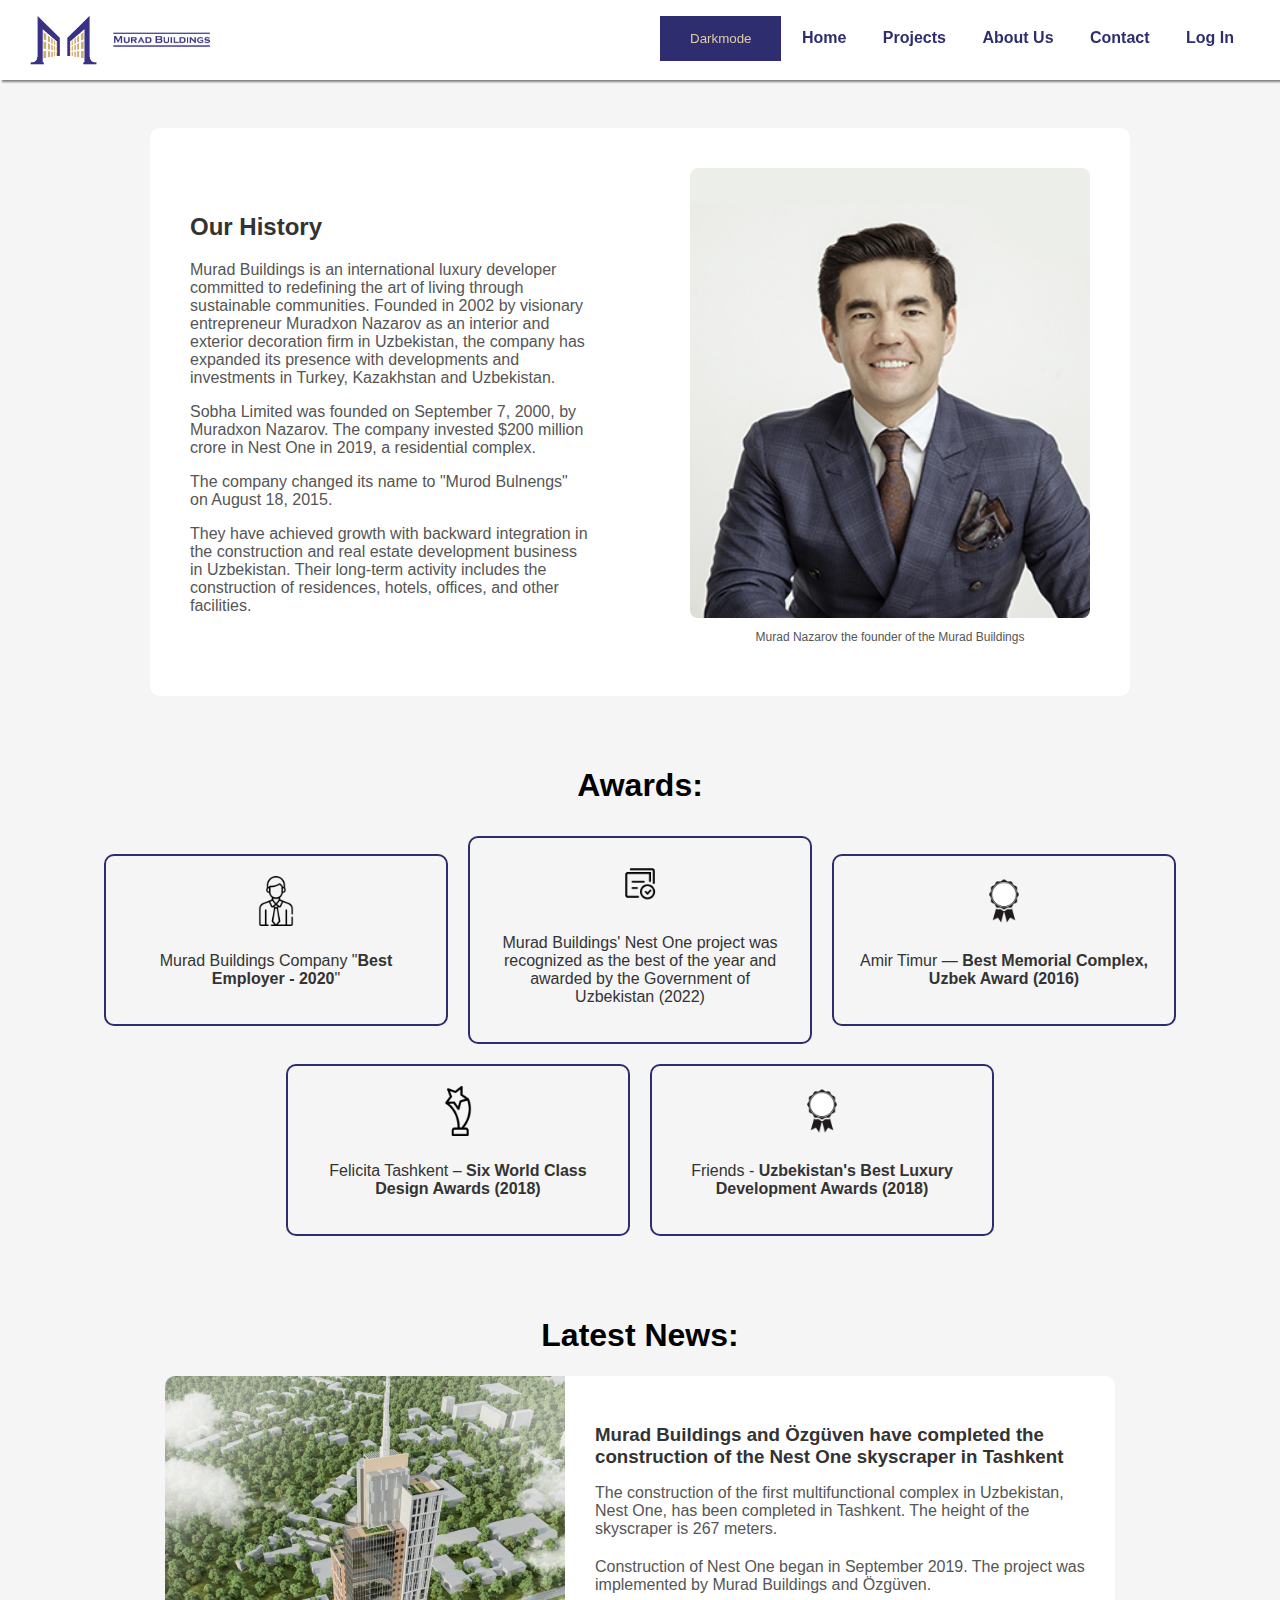
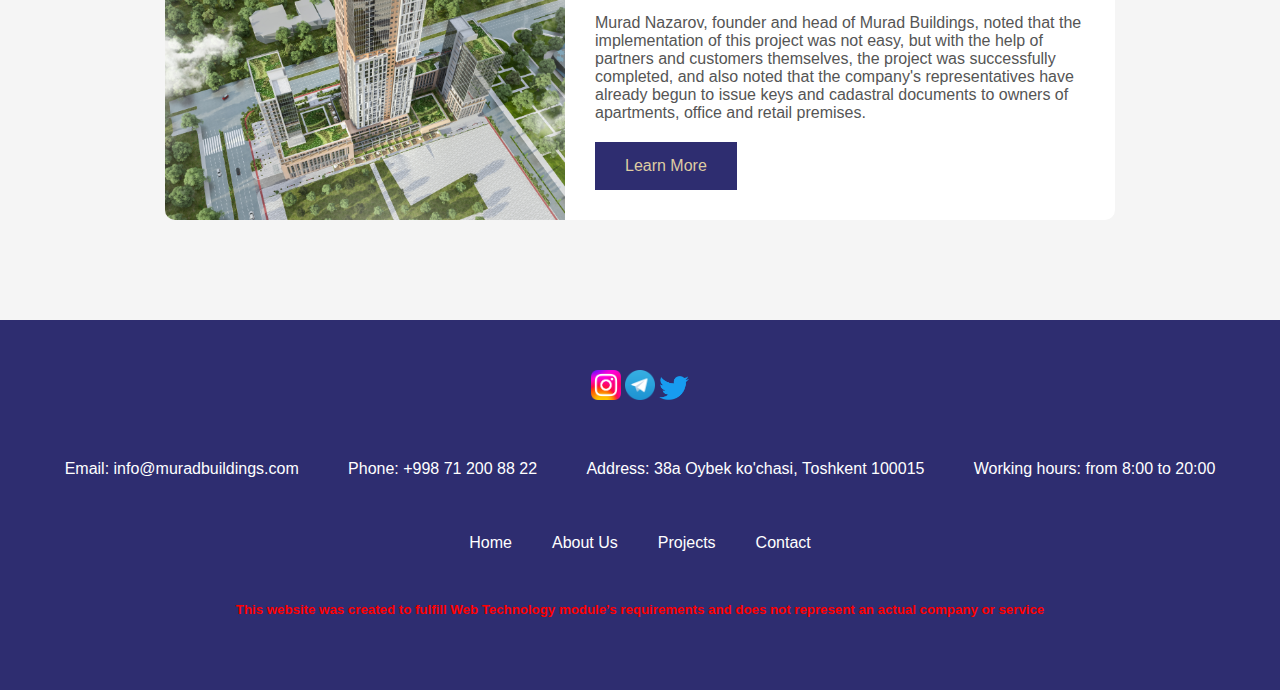
==== index.html @ 58c42346 "My Website" ====
<!DOCTYPE html>
<html lang="en">
<head>
    <meta charset="UTF-8">
    <meta name="viewport" content="width=device-width, initial-scale=1.0">
    <title>Murad Buildings.com</title>
    <link rel="stylesheet" href="style/style.css">

</head>
<body>
    
    <!-- MENU -->
    <nav>
        <div class="logo">
            <img src="assets/images/logo.PNG">
            <img src="assets/images/logo2.PNG">
        </div>
        <div class="menu">
            <script src="scripts/dark_mode_script.js"></script>
            <button id="colorButton", onclick="changeText()">Darkmode</button>
            <a href="#">Home</a>
            <a href="pages/projects.html">Projects</a>
            <a href="pages/about_us.html">About Us</a>
            <a href="pages/contact.html">Contact</a>
            <a href="pages/login_page.html", class="last_feeature">Log In</a>
        </div>
    </nav>

    <!-- SLIDER -->
    <div class="slider">
        <div class="slide fade">
            <img src="assets/images/slider1.jpg" alt="Slide 1">
            <div class="text">
                <h2>Nest One</h2>
                <p>The central and tallest tower complex consists of 51 floors and includes residential apartments, offices, restaurants, sports areas and other public spaces.</p>
                <a href="pages/projects.html" class="btn">Learn More</a>
            </div>
        </div>
        <div class="slide fade">
            <img src="assets/images/slider2.jpg" alt="Slide 2">
            <div class="text">
                <h2>Cambridge Residence</h2>
                <p>Imagining a happy life, a family that is happy and comfortable always appears before your eyes, and Cambridge Residence is the ideal place for a comfortable and safe life for your family.</p>
                <a href="pages/projects.html" class="btn">Learn More</a>
            </div>
        </div>
        <div class="slide fade">
            <img src="assets/images/slider3.jpg" alt="Slide 3">
            <div class="text">
                <h2>Felicita</h2>
                <p>is a project by the development company Murad Buildings, carried out jointly with Italian architects. Felicita translated as “happiness”, is a 6-storey complex in the style of European classicism.</p>
                <a href="pages/projects.html" class="btn">Learn More</a>
            </div>
        </div>
        
    </div>

    <!-- Here is the connection to the js file -->
    <script src="scripts/script.js"></script>

    <!-- HISTORY -->
    <div class="history">
        <div class="history-text">
            <h2>Our History</h2>
            <p>Murad Buildings is an international luxury developer committed to redefining the art of living through sustainable communities. Founded in 2002 by visionary entrepreneur Muradxon Nazarov as an interior and exterior decoration firm in Uzbekistan, the company has expanded its presence with developments and investments in Turkey, Kazakhstan and Uzbekistan.</p>
            <p>Sobha Limited was founded on September 7, 2000, by Muradxon Nazarov. The company invested $200 million crore in Nest One in 2019, a residential complex.</p>
            <p>The company changed its name to "Murod Bulnengs" on August 18, 2015.</p>
            <p>They have achieved growth with backward integration in the construction and real estate development business in Uzbekistan. Their long-term activity includes the construction of residences, hotels, offices, and other facilities.</p>
        </div>
        <div class="history-image">
            <img src="assets/images/murad.jpg">
            <p>Murad Nazarov the founder of the Murad Buildings</p>
        </div>
    </div>

    <!-- AWARDS -->
    <div class="awards-header">
        <h1>Awards:</h1>
    </div>
    <div class="awards">
        <div class="award">
            <img src="assets/images/employee_icon.png">
            <p>Murad Buildings Company "<strong>Best Employer - 2020</strong>"</p>
        </div>
    
        <div class="award">
            <img src="assets/images/project_icon.png">
            <p>Murad Buildings' Nest One project was recognized as the best of the year and awarded by the Government of Uzbekistan (2022)</p>
        </div>
    
        <div class="award">
            <img src="assets/images/award_icon.png">
            <p>Amir Timur — <strong>Best Memorial Complex, Uzbek Award (2016)</strong></p>
        </div>
    
        <div class="award">
            <img src="assets/images/award_icon2.png">
            <p>Felicita Tashkent – <strong>Six World Class Design Awards (2018)</strong></p>
        </div>
    
        <div class="award">
            <img src="assets/images/award_icon.png">
            <p>Friends - <strong>Uzbekistan's Best Luxury Development Awards (2018)</strong></p>
        </div>
    </div> 

    <!-- LATEST NEWS -->
    <div class="news-header">
        <h1>Latest News:</h1>
    </div>
    <div class="news-div">
        <div class="latest-news-container">
            <div class="news-item">
                <img class="news-image" src="assets/images/nestone.png">
                <div class="news-content">
                    <h3>Murad Buildings and Özgüven have completed the construction of the Nest One skyscraper in Tashkent</h3>
                    <p>The construction of the first multifunctional complex in Uzbekistan, Nest One, has been completed in Tashkent. The height of the skyscraper is 267 meters.</p>
                    <p>Construction of Nest One began in September 2019. The project was implemented by Murad Buildings and Özgüven.</p>
                    <p>Murad Nazarov, founder and head of Murad Buildings, noted that the implementation of this project was not easy, but with the help of partners and customers themselves, the project was successfully completed, and also noted that the company's representatives have already begun to issue keys and cadastral documents to owners of apartments, office and retail premises.</p>
                    
                    <a href="pages/latest_news.html" class="learn-more-btn">Learn More</a>
                </div>
            </div>
        </div>
    </div>

    <!-- BOTTOM -->

    <div class="bottom">
        <div>
            <img src="assets/images/Instagram_logo.webp", width="30">
            <img src="assets/images/telegrem_logo.webp", width="30">
            <img src="assets/images/twitter_logo.png", width="30">
        </div>
        <div class="contact-info">
            <p>Email: info@muradbuildings.com</p>
            <p>Phone: +998 71 200 88 22</p>
            <p>Address: 38а Oybek ko'chasi, Тоshkent 100015</p>
            <p>Working hours: from 8:00 to 20:00</p>
        </div>

        <div class="bottom-menu">
            <a href="#">Home</a>
            <a href="pages/about_us.html">About Us</a>
            <a href="pages/projects.html">Projects</a>
            <a href="pages/contact.html">Contact</a>
        </div>
        <h5>This website was created to fulfill Web Technology 
            module’s requirements and does not represent an actual company or service</h5>
    </div>
</body>
</html>
---- style/style.css ----
body {
    font-family: 'Arial', sans-serif;
    margin: 0;
    padding: 0;
    background-color: #f5f5f5;
    
}

/* MENU */

nav {
    padding: 15px;
    background-color: white;
    overflow: hidden;
    position: fixed;
    top: 0;
    width: 100%;
    z-index: 1000;
    text-align: right;
    box-shadow: 0 4px 2px -2px gray;
    
}

nav a {
    font-weight: bold;
    display: inline-block;
    color: rgb(46, 45, 112);
    text-align: center;
    padding: 14px 16px;
    text-decoration: none;
    transition: 0.3s;
}

nav .logo img {
    float: left; 
    height: 50px;
    margin-left: 15px;
}

nav a:hover {
    background-color: #bead83;
}

.last_feeature{
    margin-right: 45px;
}

.menu button{
    display: inline-block;
    padding: 15px 30px;
    text-decoration: none;
    color: #decca2;
    background-color: rgb(46, 45, 112);
    border: 0;
    border-style: solid;
    transition: background-color 0.3s ease;
}

.menu button:hover {
    background-color: #555;
}

/* SLIDER */

.slider {
    position: relative;
    margin-top: 60px;
    width: 100%;
    overflow: hidden;
    background-color: black;
    max-height: 98vh;
}

.slide {
    display: none;
    width: 100%;
    text-align: center;
    background-color: black;
}

.slide img {
    width: 100%;
    height: auto;
    max-height: 100%;
    object-fit: cover;
    opacity: 0.6;
    transition: opacity 1s ease-in-out;
}

.text {
    position: absolute;
    top: 50%;
    left: 50%;
    transform: translate(-50%, -50%);
    color: #fff;
    text-align: center;
}

.text h2 {
    margin: 0;
    font-size: 60px;
}

.text p {
    margin: 10px 0;
}

.btn {
    display: inline-block;
    padding: 15px 30px;
    text-decoration: none;
    color: #decca2;
    background-color: rgb(46, 45, 112);
    transition: background-color 0.3s ease;
}

.btn:hover {
    background-color: #555;
}


.active {
    background-color: #555;
}

.fade {
    animation: fade 0.8s ease-in-out;
}

@keyframes fade {
    from {
        opacity: 0.6;
    }
    to {
        opacity: 1;
    }
}

/* ABOUT HISTORY */

.history {
    border-radius: 10px;
    display: flex;
    justify-content: space-between;
    align-items: center;
    max-width: 900px;
    margin: 50px auto;
    padding: 40px;
    background-color: #fff;
}

.history-text {
    flex: 1;
    padding-right: 100px;
}

.history-text h2 {
    color: #333;
}

.history-text p {
    color: #555;
}

.history-image {
    flex: 1;
    overflow: hidden;
    border-radius: 8px;
}

.history-image img {
    width: 100%;
    height: auto;
    display: block;
    border-radius: 8px;
}
.history-image p{
    font-size: 12px;
    text-align: center;
    color: #555;
}

/* AWARDS */
.awards-header{
    display: flex;
    justify-content: center;
    align-items: center;
}
.awards{
    display: flex;
    flex-wrap: wrap;
    justify-content: center;
    align-items: center;
}
.award {
    width: 300px;
    padding: 20px;
    margin: 10px;
    border: 2px solid rgb(46, 45, 112);
    border-radius: 10px;
    display: flex;
    flex-direction: column;
    align-items: center;
    text-align: center;
    transition: 1s;
    color: #333;
}

.award:hover{
    color: white;
    background-color: rgb(46, 45, 112);
}

.award img {
    width: 50px;
    height: 50px;
    margin-bottom: 10px;
}

/* NEWS */

.news-div{
    display: flex;
    flex-wrap: wrap;
    justify-content: center;
    align-items: center;
}
.latest-news-container {
    width: 100%;
    max-width: 950px; 
    box-sizing: border-box;
    background-color: #fff;
    border-radius: 10px; 
    overflow: hidden;
}

.news-item {
    display: flex;
    flex-direction: row;
    
}

.news-image {
    width: 100%;
    max-width: 400px;
    object-fit: cover;
}

.news-content {
    padding: 30px;
    align-self: center;
}

.news-content h3 {
    color: #333;
    margin-bottom: 10px;
}

.news-content p {
    color: #555;
    margin-bottom: 20px;
}

.learn-more-btn {
    display: inline-block;
    padding: 15px 30px;
    text-decoration: none;
    color: #decca2;
    background-color: rgb(46, 45, 112);
    transition: background-color 0.3s ease;
}



.learn-more-btn:hover {
    background-color: #bead83;
}

.news-header{
    display: flex;
    justify-content: center;
    align-items: center;
    margin-top: 50px;

}


/* BOTTOM */

.bottom {
    background-color: rgb(46, 45, 112);
    width: 100%;
    padding: 40px;
    padding-top: 50px;
    padding-bottom: 50px;
    box-sizing: border-box;
    text-align: center;
    color: white;
    margin-top: 100px;
}

.contact-info {
    margin-bottom: 40px;
    margin-top: 40px;
    display: flex;
    flex-direction: row;
    text-align: center;
    justify-content: space-around;
    flex-wrap: wrap;
}

.bottom-menu {
    display: flex;
    justify-content: center;
    align-items: center;
}

.bottom-menu a {
    color: white;
    text-decoration: none;
    margin: 0 20px;
    font-size: 16px;
}

.bottom h5{
    color: rgb(255, 0, 0); 
    margin-top: 50px;
}

/* LOGIN PAGE STYLE */

.login{
    display: flex;
    justify-content: center;
    align-items: center;
    height: 700px;
}

.login-form {
    display: flex;
    flex-direction: column;
}

.login-form h2 {
    text-align: center;
}

.login-form label {
    margin-top: 10px;
    margin-bottom: 5px;
    color: #6b6b6b;
}

.login-form input {
    width: 400px;
    padding: 10px;
    margin-bottom: 10px;
    border: 1px solid #ddd;
}

.login-form button {
    display: inline-block;
    padding: 15px 30px;
    text-decoration: none;
    color: #decca2;
    background-color: rgb(46, 45, 112);
    border: 0;
    border-style: solid;
    transition: background-color 0.3s ease;
}

.login-form button:hover {
    background-color: #555;
}

/* PROJECTS */
.projects-div {
    max-width: 1200px;
    margin: 0 auto;
    margin-top: 120px;
}

.project-section {
    margin: 30px 0;
}

.project-section h2 {
    color: #333333;
    font-size: 30px;
    margin-bottom: 15px;
}

.project {
    display: flex;
    padding: 15px;
    background-color: #fff;
    border-radius: 8px;
}

.project img {
    width: 20%;
    height: auto;
    border-radius: 8px;
    margin-bottom: 10px;
}

.project p {
    margin-left: 15px;
    color: #555;
    line-height: 2;
}

.project img {
    border: 1px solid #ddd;
}

header h1 {
    font-size: 2em;
    margin: 0;
    color: #fff;
}

/* ABOUT_US PAGE */


.about-us {
    max-width: 800px;
    margin: 100px auto auto auto;
    padding: 20px;
    background-color: #fff;
    border-radius: 8px;
}

.about-us h1, .about-us h2 {
    color: #333;
}

.about-us p {
    line-height: 1.6;
    margin-bottom: 15px;
}

.about-us img {
    max-width: 100%;
    height: auto;
    border-radius: 8px;
    margin-bottom: 20px;

}

/* CONTACT US */

.contact-us {
    max-width: 800px;
    margin: 120px auto;
    padding: 20px;
    background-color: #fff;
    border-radius: 8px;
}

.contact-us p {
    margin-bottom: 15px;
}

.contact-us form {
    margin-top: 20px;
}

.contact-us label {
    display: block;
    margin-bottom: 8px;
}

.contact-us input, .contact-us textarea {
    width: 100%;
    padding: 10px;
    margin-bottom: 15px;
    border: 1px solid #e0e0e0;
    box-sizing: border-box;
    border-radius: 0;
}

.contact-us input[type="submit"] {
    display: inline-block;
    padding: 15px 30px;
    text-decoration: none;
    color: #decca2;
    background-color: rgb(46, 45, 112);
    border: 0;
    transition: background-color 0.3s ease;
    cursor: pointer;
}

.contact-us button:hover {
    background-color: #555;
}

/* LATEST NEWS */

.latest-news{
    max-width: 800px;
    margin: 120px auto;
    padding: 20px;
    background-color: #fff;
    border-radius: 8px;
}

.latest-news p {
    margin-bottom: 15px;
    line-height: 2;
}

.news {
    margin-bottom: 30px;
}

.news img {
    max-width: 100%;
    border-radius: 8px;
}
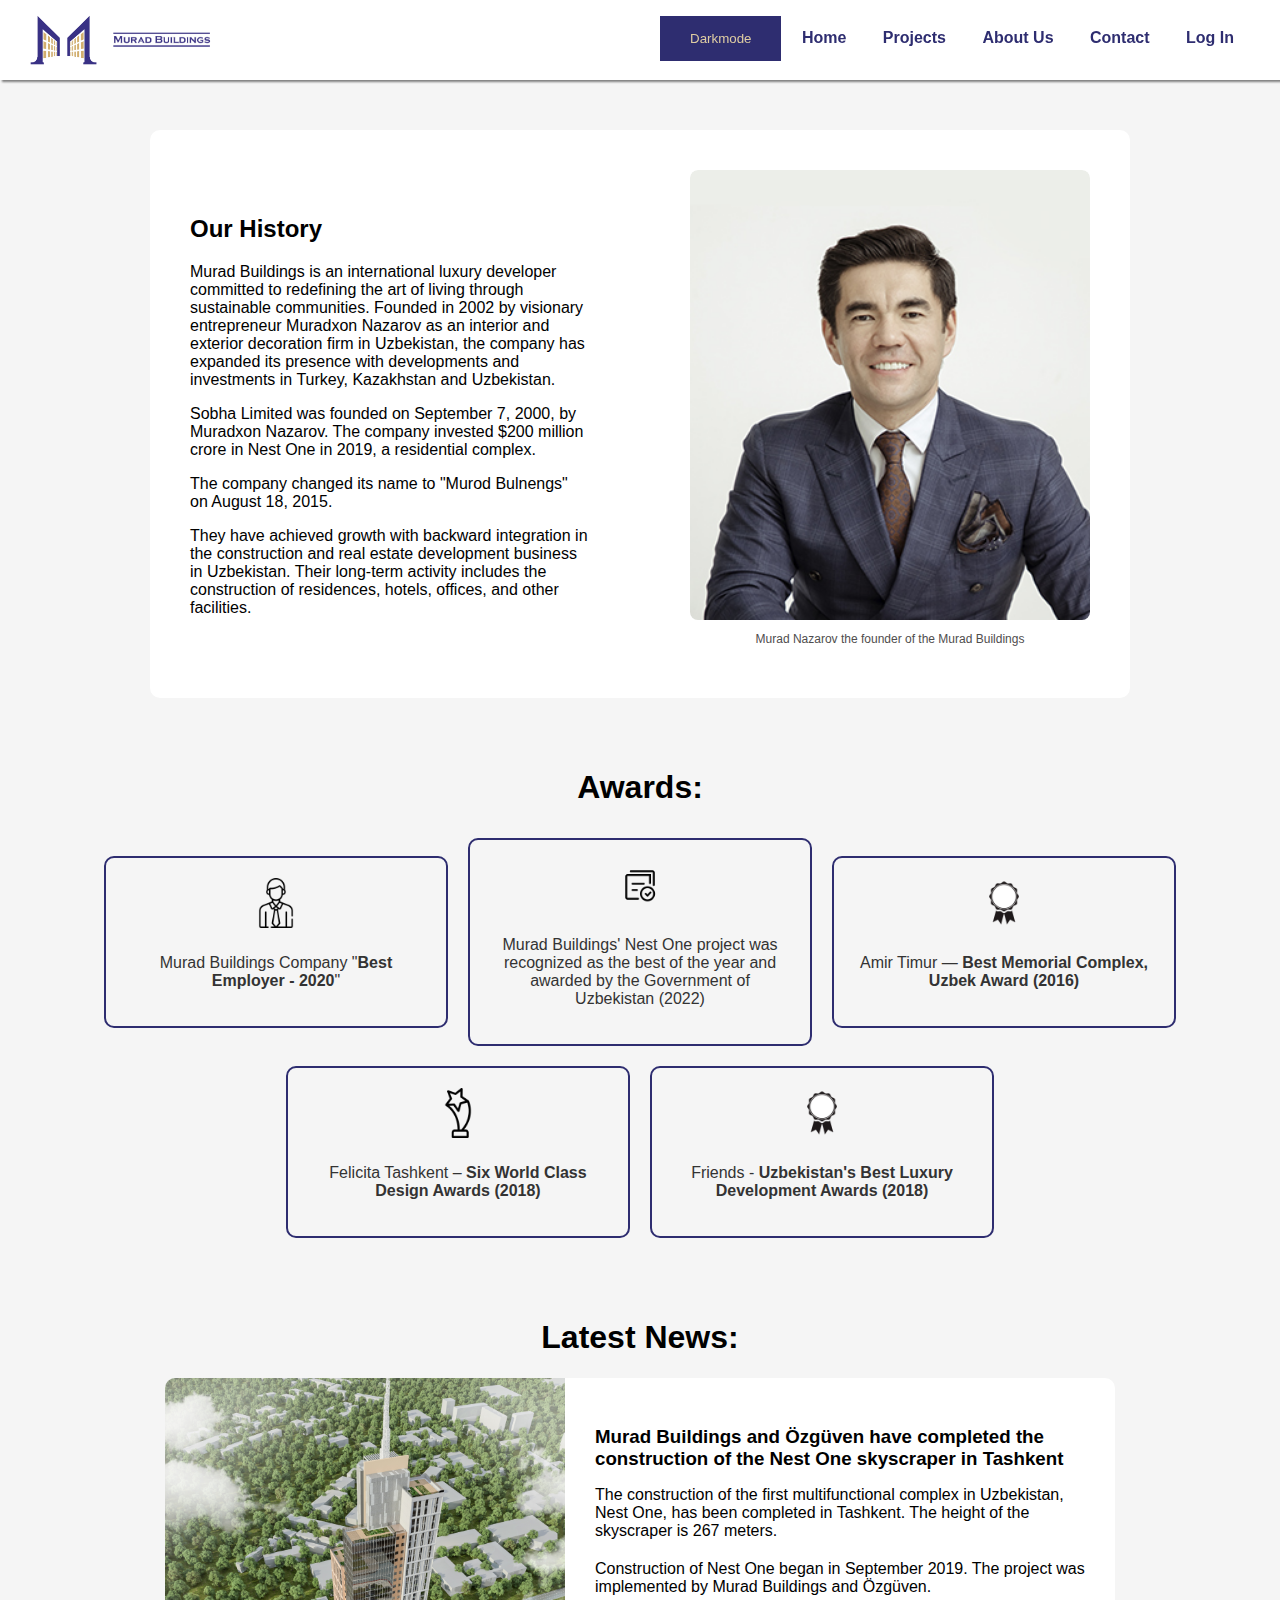
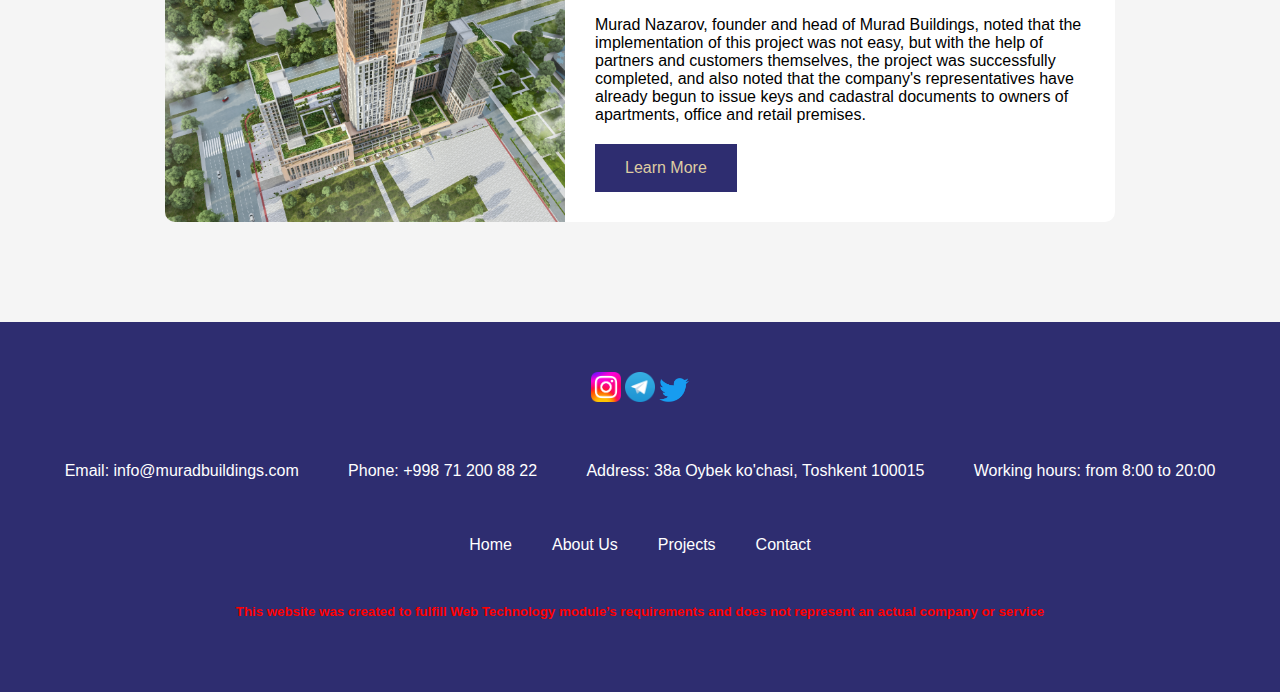
==== commit 374aab9c: "Fixing some problems" ====
--- a/index.html
+++ b/index.html
@@ -29,7 +29,7 @@
     <!-- SLIDER -->
     <div class="slider">
         <div class="slide fade">
-            <img src="assets/images/slider1.jpg" alt="Slide 1">
+            <img src="assets/images/slider1.jpg">
             <div class="text">
                 <h2>Nest One</h2>
                 <p>The central and tallest tower complex consists of 51 floors and includes residential apartments, offices, restaurants, sports areas and other public spaces.</p>
@@ -37,7 +37,7 @@
             </div>
         </div>
         <div class="slide fade">
-            <img src="assets/images/slider2.jpg" alt="Slide 2">
+            <img src="assets/images/slider2.jpg">
             <div class="text">
                 <h2>Cambridge Residence</h2>
                 <p>Imagining a happy life, a family that is happy and comfortable always appears before your eyes, and Cambridge Residence is the ideal place for a comfortable and safe life for your family.</p>
@@ -45,7 +45,7 @@
             </div>
         </div>
         <div class="slide fade">
-            <img src="assets/images/slider3.jpg" alt="Slide 3">
+            <img src="assets/images/slider3.jpg">
             <div class="text">
                 <h2>Felicita</h2>
                 <p>is a project by the development company Murad Buildings, carried out jointly with Italian architects. Felicita translated as “happiness”, is a 6-storey complex in the style of European classicism.</p>
--- a/style/style.css
+++ b/style/style.css
@@ -153,15 +153,6 @@
     flex: 1;
     padding-right: 100px;
 }
-
-.history-text h2 {
-    color: #333;
-}
-
-.history-text p {
-    color: #555;
-}
-
 .history-image {
     flex: 1;
     overflow: hidden;
@@ -177,7 +168,7 @@
 .history-image p{
     font-size: 12px;
     text-align: center;
-    color: #555;
+    color: #4f4d4d;
 }
 
 /* AWARDS */
@@ -252,12 +243,10 @@
 }
 
 .news-content h3 {
-    color: #333;
     margin-bottom: 10px;
 }
 
 .news-content p {
-    color: #555;
     margin-bottom: 20px;
 }
 
@@ -385,7 +374,6 @@
 }
 
 .project-section h2 {
-    color: #333333;
     font-size: 30px;
     margin-bottom: 15px;
 }
@@ -393,7 +381,7 @@
 .project {
     display: flex;
     padding: 15px;
-    background-color: #fff;
+    background-color:white;
     border-radius: 8px;
 }
 
@@ -410,9 +398,6 @@
     line-height: 2;
 }
 
-.project img {
-    border: 1px solid #ddd;
-}
 
 header h1 {
     font-size: 2em;
@@ -431,12 +416,8 @@
     border-radius: 8px;
 }
 
-.about-us h1, .about-us h2 {
-    color: #333;
-}
-
 .about-us p {
-    line-height: 1.6;
+    line-height: 1.8;
     margin-bottom: 15px;
 }
 
